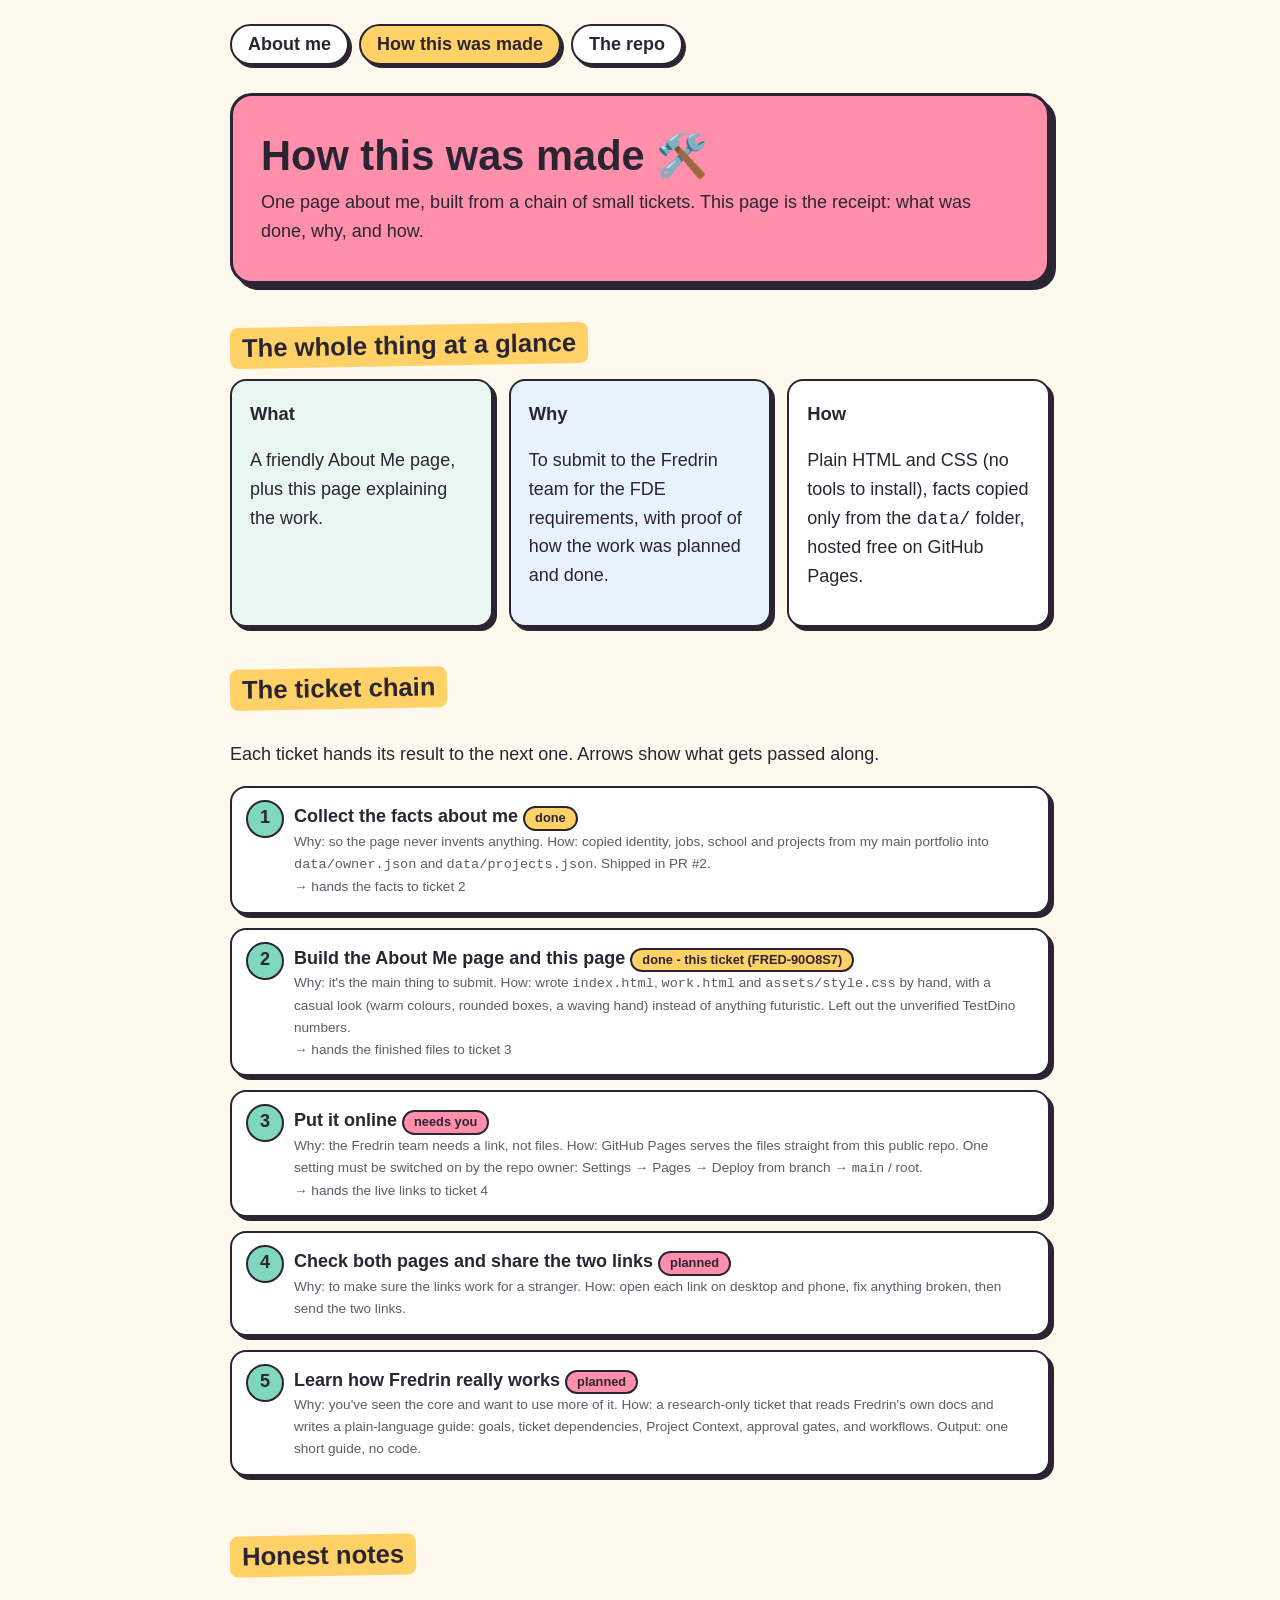
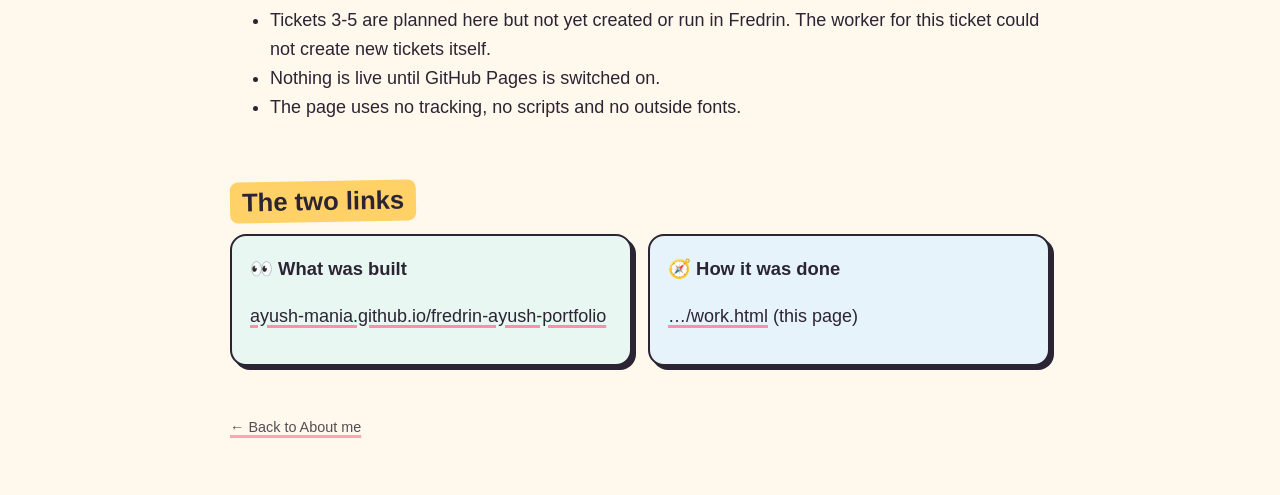
==== work.html @ 62bd0c5b "feat: add playful About Me page and how-it-was-made page Co-Authored-By: Claude Sonnet 5.5 <noreply@" ====
<!doctype html>
<html lang="en">
<head>
<meta charset="utf-8">
<meta name="viewport" content="width=device-width,initial-scale=1">
<title>How this was made - Ayush's About Me</title>
<link rel="stylesheet" href="assets/style.css">
</head>
<body>
<div class="wrap">
<nav><a href="index.html">About me</a><a class="here" href="work.html">How this was made</a><a href="https://github.com/ayush-mania/fredrin-ayush-portfolio">The repo</a></nav>

<header class="hero">
<h1>How this was made 🛠️</h1>
<p>One page about me, built from a chain of small tickets. This page is the receipt: what was done, why, and how.</p>
</header>

<h2>The whole thing at a glance</h2>
<div class="cards">
<div class="card"><h3>What</h3><p>A friendly About Me page, plus this page explaining the work.</p></div>
<div class="card"><h3>Why</h3><p>To submit to the Fredrin team for the FDE requirements, with proof of how the work was planned and done.</p></div>
<div class="card"><h3>How</h3><p>Plain HTML and CSS (no tools to install), facts copied only from the <code>data/</code> folder, hosted free on GitHub Pages.</p></div>
</div>

<h2>The ticket chain</h2>
<p>Each ticket hands its result to the next one. Arrows show what gets passed along.</p>
<ol class="steps">
<li><strong>Collect the facts about me</strong> <span class="tag">done</span>
<span class="arrow">Why: so the page never invents anything. How: copied identity, jobs, school and projects from my main portfolio into <code>data/owner.json</code> and <code>data/projects.json</code>. Shipped in PR #2.</span>
<span class="arrow">→ hands the facts to ticket 2</span></li>
<li><strong>Build the About Me page and this page</strong> <span class="tag">done - this ticket (FRED-90O8S7)</span>
<span class="arrow">Why: it's the main thing to submit. How: wrote <code>index.html</code>, <code>work.html</code> and <code>assets/style.css</code> by hand, with a casual look (warm colours, rounded boxes, a waving hand) instead of anything futuristic. Left out the unverified TestDino numbers.</span>
<span class="arrow">→ hands the finished files to ticket 3</span></li>
<li><strong>Put it online</strong> <span class="tag warn">needs you</span>
<span class="arrow">Why: the Fredrin team needs a link, not files. How: GitHub Pages serves the files straight from this public repo. One setting must be switched on by the repo owner: Settings → Pages → Deploy from branch → <code>main</code> / root.</span>
<span class="arrow">→ hands the live links to ticket 4</span></li>
<li><strong>Check both pages and share the two links</strong> <span class="tag warn">planned</span>
<span class="arrow">Why: to make sure the links work for a stranger. How: open each link on desktop and phone, fix anything broken, then send the two links.</span></li>
<li><strong>Learn how Fredrin really works</strong> <span class="tag warn">planned</span>
<span class="arrow">Why: you've seen the core and want to use more of it. How: a research-only ticket that reads Fredrin's own docs and writes a plain-language guide: goals, ticket dependencies, Project Context, approval gates, and workflows. Output: one short guide, no code.</span></li>
</ol>

<h2>Honest notes</h2>
<ul>
<li>Tickets 3-5 are planned here but not yet created or run in Fredrin. The worker for this ticket could not create new tickets itself.</li>
<li>Nothing is live until GitHub Pages is switched on.</li>
<li>The page uses no tracking, no scripts and no outside fonts.</li>
</ul>

<h2>The two links</h2>
<div class="cards">
<div class="card"><h3>👀 What was built</h3><p><a href="https://ayush-mania.github.io/fredrin-ayush-portfolio/">ayush-mania.github.io/fredrin-ayush-portfolio</a></p></div>
<div class="card"><h3>🧭 How it was done</h3><p><a href="https://ayush-mania.github.io/fredrin-ayush-portfolio/work.html">…/work.html</a> (this page)</p></div>
</div>

<footer><a href="index.html">← Back to About me</a></footer>
</div>
</body>
</html>
---- assets/style.css ----
:root{--paper:#fff8ec;--ink:#2b2433;--pink:#ff8fab;--yellow:#ffd166;--mint:#7fd8be;--sky:#8ecae6;--card:#ffffff}
*{box-sizing:border-box}
body{margin:0;background:var(--paper);color:var(--ink);font-family:"Comic Neue","Trebuchet MS","Segoe UI",sans-serif;font-size:18px;line-height:1.6}
a{color:var(--ink);text-decoration-color:var(--pink);text-decoration-thickness:3px;text-underline-offset:3px}
a:hover{background:var(--yellow)}
.wrap{max-width:860px;margin:0 auto;padding:24px 20px 60px}
nav{display:flex;gap:10px;flex-wrap:wrap;margin-bottom:28px}
nav a{border:2.5px solid var(--ink);border-radius:999px;padding:4px 16px;text-decoration:none;background:var(--card);font-weight:700;box-shadow:3px 3px 0 var(--ink)}
nav a.here{background:var(--yellow)}
h1{font-size:2.6rem;line-height:1.15;margin:.2em 0}
h2{font-size:1.6rem;margin:1.6em 0 .5em;display:inline-block;background:var(--yellow);padding:0 12px;border-radius:8px;transform:rotate(-1deg)}
.hero{background:var(--pink);border:3px solid var(--ink);border-radius:22px;padding:28px;box-shadow:6px 6px 0 var(--ink)}
.hero p{margin:.4em 0}
.wave{display:inline-block;animation:wave 2s ease-in-out infinite;transform-origin:70% 70%}
@keyframes wave{0%,60%,100%{transform:rotate(0)}10%,30%{transform:rotate(14deg)}20%,40%{transform:rotate(-8deg)}50%{transform:rotate(10deg)}}
.cards{display:grid;grid-template-columns:repeat(auto-fit,minmax(250px,1fr));gap:16px}
.card{background:var(--card);border:2.5px solid var(--ink);border-radius:16px;padding:16px 18px;box-shadow:4px 4px 0 var(--ink)}
.card:nth-child(3n+1){background:#e8f7f1}.card:nth-child(3n+2){background:#e6f3fa}
.card h3{margin:.1em 0 .3em;font-size:1.15rem}
.tag{display:inline-block;font-size:.8rem;font-weight:700;border:2px solid var(--ink);border-radius:999px;padding:0 10px;background:var(--yellow)}
.tag.warn{background:var(--pink)}
.links a{display:inline-block;margin:4px 8px 4px 0}
ol.steps{padding-left:0;list-style:none;counter-reset:s}
ol.steps li{counter-increment:s;position:relative;margin:14px 0;padding:14px 16px 14px 62px;background:var(--card);border:2.5px solid var(--ink);border-radius:16px;box-shadow:4px 4px 0 var(--ink)}
ol.steps li::before{content:counter(s);position:absolute;left:14px;top:12px;width:34px;height:34px;border-radius:50%;background:var(--mint);border:2.5px solid var(--ink);text-align:center;line-height:30px;font-weight:700}
ol.steps li .arrow{display:block;font-size:.85rem;opacity:.75}
footer{margin-top:50px;font-size:.9rem;opacity:.8}
@media (prefers-reduced-motion:reduce){.wave{animation:none}}
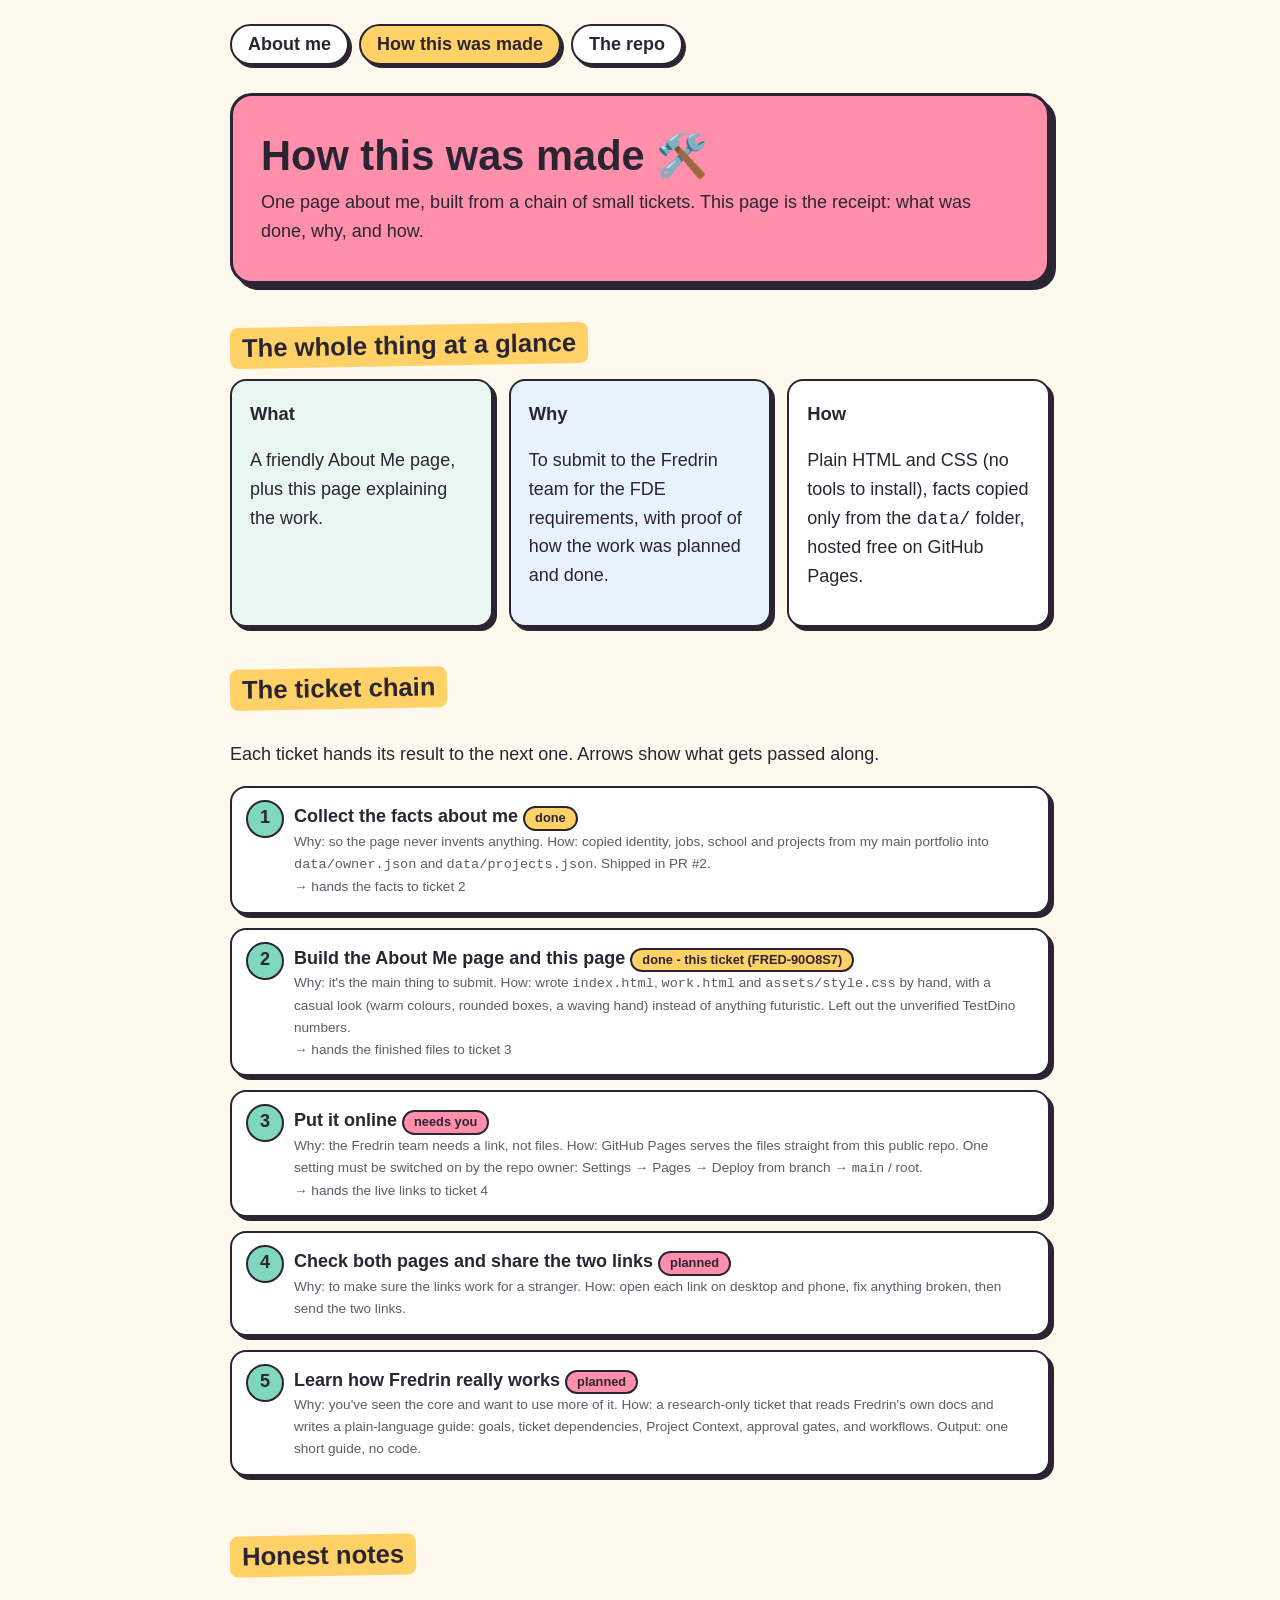
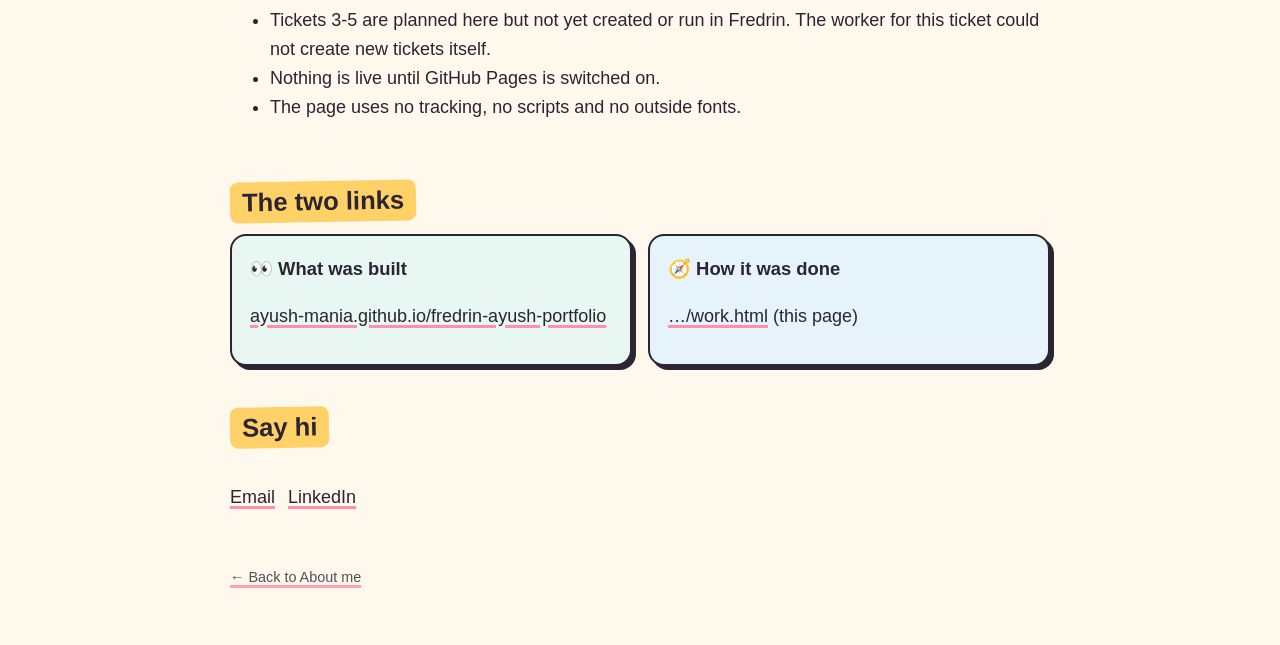
==== commit 47b79d04: "feat: add email and LinkedIn contact links to work page Co-Authored-By: Claude Sonnet 5.5 <noreply@a" ====
--- a/work.html
+++ b/work.html
@@ -53,6 +53,12 @@
 <div class="card"><h3>🧭 How it was done</h3><p><a href="https://ayush-mania.github.io/fredrin-ayush-portfolio/work.html">…/work.html</a> (this page)</p></div>
 </div>
 
+<h2>Say hi</h2>
+<p class="links">
+<a href="mailto:ayushmania300@gmail.com">Email</a>
+<a href="https://www.linkedin.com/in/ayushmania">LinkedIn</a>
+</p>
+
 <footer><a href="index.html">← Back to About me</a></footer>
 </div>
 </body>
